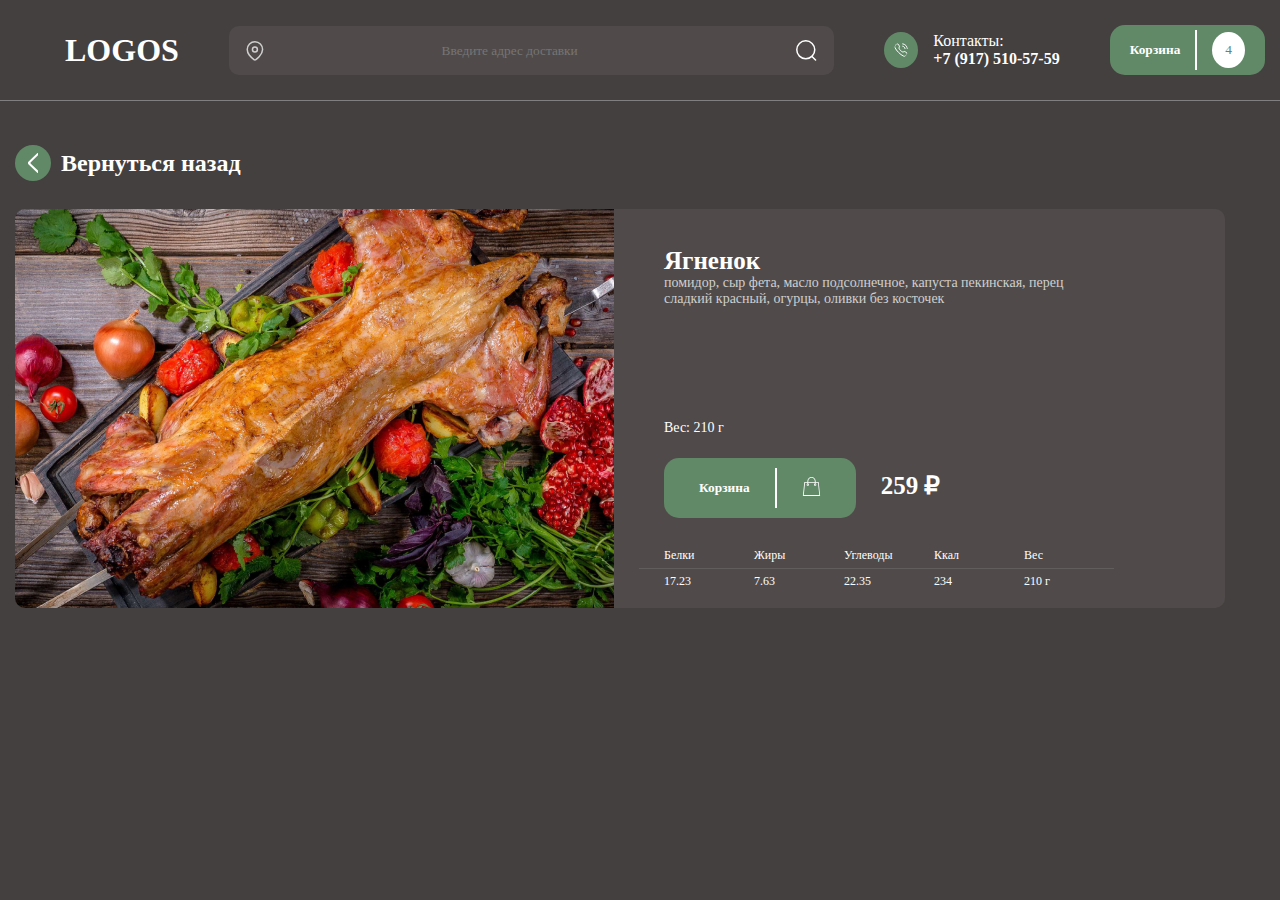
==== card-product.html @ 3b397122 "add header for stock" ====
<!DOCTYPE html>
<html lang="en">
  <head>
    <meta charset="UTF-8" />
    <meta name="viewport" content="width=device-width, initial-scale=1.0" />
    <link rel="stylesheet" href="./css/style.css" />
    <title>Document</title>
  </head>
  <body>
    <div class="wrapper">
      <div class="container">
        <header class="header">
          <div class="header__hamburger">
            <button class="hamburger hamburger--slider" type="button">
              <span class="hamburger-box">
                <span class="hamburger-inner"></span>
              </span>
            </button>
            <div class="header__menu">Меню</div>
          </div>
          <h1 class="header__title">LOGOS</h1>
          <div class="header__search">
            <img
              src="./img/icons/Location.svg"
              alt=""
              class="header__location"
            />
            <label
              ><input
                class="search__field"
                type="search"
                placeholder="Введите адрес доставки"
            /></label>
            <img
              src="./img/icons/Search.svg"
              alt=""
              class="header__search-btn"
            />
          </div>
          <div class="header__phone-number">
            <img class="contact" src="img/icons/Calling.svg" alt="" />
            <div>
              <p>Контакты:</p>
              <b>+7 (917) 510-57-59</b>
            </div>
          </div>
          <button class="header__btn">
            <b>Корзина</b>
            <span class="line"></span>
            <span class="btn__contact">4</span>
          </button>
        </header>
      </div>
    </div>
    <section class="banner">
      <div class="container">
        <div class="banner__content">
          <div class="banner__arrow">
            <svg
              class=""
              xmlns="http://www.w3.org/2000/svg"
              width="10"
              height="20"
              id="arrow"
            >
              <path
                fill-rule="evenodd"
                d="M10.634.292a1.063 1.063 0 0 0-1.464 0L.607 8.556a1.95 1.95 0 0 0 0 2.827l8.625 8.325c.4.385 1.048.39 1.454.01a.975.975 0 0 0 .01-1.425l-7.893-7.617a.975.975 0 0 1 0-1.414l7.83-7.557a.974.974 0 0 0 0-1.413"
                style="fill: #fff"
              ></path>
            </svg>
          </div>
          <h3 class="banner__title">Вернуться назад</h3>
        </div>
      </div>
      <div class="banner__card">
        <div class="container">
          <div class="banner__card-items">
            <div class="banner__card-picture">
              <img
                class="banner__card-img"
                src="./img/Rectangle 7.jpg"
                alt=""
              />
            </div>
            <div class="banner__card-desc">
              <div class="banner__card-title">Ягненок</div>
              <div class="banner__card-paragraph">
                <p class="banner__card-info">
                  помидор, сыр фета, масло подсолнечное, капуста пекинская,
                  перец сладкий красный, огурцы, оливки без косточек
                </p>
              </div>
              <div class="banner__card-kilo">Вес: 210 г</div>
              <div class="banner__card-buyandprice">
                <button class="banner__btn">
                  <b>Корзина</b>
                  <span class="line"></span>
                  <span class="banner__btn-icon"
                    ><img src="./img/icons/shopping-bag.svg" alt=""
                  /></span>
                </button>
                <span class="banner__card-price">259 ₽</span>
              </div>
              <div class="banner__card-organic-matters">
                <span class="banner__card-protein">Белки</span>
                <span class="banner__card-fat">Жиры</span>
                <span class="banner__card-carbohydrate">Углеводы</span>
                <span class="banner__card-kcal">Ккал</span>
                <span class="banner__card-weight">Вес</span>
              </div>
              <div class="banner__card-line"></div>
              <div class="banner__card-matters-quantity">
                <span class="banner__card-protein-quantity">17.23</span>
                <span class="banner__card-fat-quantity">7.63</span>
                <span class="banner__card-carbohydrate-quantity">22.35</span>
                <span class="banner__card-kcal-quantity">234</span>
                <span class="banner__card-weight-quantity">210 г</span>
              </div>
            </div>
          </div>
        </div>
      </div>
    </section>

    <script>
      // Look for .hamburger
      var hamburger = document.querySelector(".hamburger");
      var header__menu = document.querySelector(".header__menu");
      // On click
      hamburger.addEventListener("click", function () {
        // Toggle class "is-active"
        hamburger.classList.toggle("is-active");
        header__menu.classList.toggle("is-active");
        // Do something else, like open/close menu
      });
    </script>
  </body>
</html>
---- css/style.css ----
body {
  margin: 0;
  padding: 0;
  box-sizing: border-box;
  font-family: "Gilroy";
  background: #44403F;
}

.container {
  max-width: 1200px;
  margin: 0 auto;
}

* {
  margin: 0;
  padding: 0;
  box-sizing: border-box;
}

body {
  background: #44403F;
}

.container {
  max-width: 1440px;
  margin: 0 auto;
  padding: 0 15px;
}

@font-face {
  font-family: "Gilroy";
  src: url(../fonts/Gilroy-ExtraBold.otf);
}
@font-face {
  font-family: "Gilroy-light";
  src: url(../fonts/Gilroy-Light.otf);
}
.search__field {
  border: none;
  outline: none;
  background: none;
  height: 30%;
}

.header__search {
  display: flex;
  align-items: center;
  justify-content: space-between;
  flex-grow: 1;
  padding: 14px 17px;
  border-radius: 10px;
  background: #504B4A;
}

.header {
  display: flex;
  justify-content: space-between;
  align-items: center;
  color: white;
  gap: 50px;
  height: 100px;
}
@media screen and (max-width: 930px) {
  .header .btn__contact {
    display: none;
  }
  .header .line {
    display: none;
  }
  .header .header__btn {
    padding: 20px 10px;
  }
  .header .contact {
    display: none;
  }
  .header .hamburger {
    display: block;
  }
  .header .header__menu {
    display: block;
  }
  .header .header__phone-number {
    display: none;
  }
}
@media screen and (max-width: 660px) {
  .header {
    flex-wrap: wrap;
    gap: 10px;
  }
  .header .header-box1, .header .header-box2 {
    gap: 10px;
  }
  .header .header__search {
    flex-basis: 100%;
    order: 2;
  }
}

.header-box1, .header-box2 {
  display: flex;
  align-items: center;
  justify-content: space-between;
  flex-grow: 1;
  gap: 50px;
}

.header__phone-number {
  display: flex;
  font-family: "Gilroy-light";
  gap: 15px;
}

.header__phone-number b,
.header__title {
  font-family: "Gilroy";
  color: #fff;
}

.contact {
  background: #618967;
  padding: 10px;
  border-radius: 50%;
}

.btn__contact {
  background: #ffffff;
  color: #618967;
  padding: 10px 13px;
  border-radius: 50%;
}

.line {
  min-height: 40px;
  width: 2px;
  background: white;
}

.header__btn {
  display: flex;
  align-items: center;
  justify-content: space-between;
  font-family: "Gilroy";
  gap: 15px;
  background: #618967;
  color: white;
  border: none;
  border-radius: 15px;
  padding: 5px 20px;
}

.wrapper {
  border-bottom: 1px solid grey;
}

::placeholder {
  width: 100%;
  font-family: "Gilroy-light";
}

.navbar {
  display: flex;
  justify-content: space-between;
  align-items: center;
  gap: 50px;
  height: 100px;
}
.navbar .nav__link {
  text-decoration: none;
  list-style: none;
  color: #CFCFCF;
  font-size: 18px;
  font-family: "Gilroy-light";
}
.navbar .nav__link:hover {
  border-bottom: 2px solid #16a81b;
}

.green-line {
  background: #618967;
  padding: 3px 3px;
  margin-right: 20px;
}

.dev__title {
  color: #fff;
  font-size: 32px;
  font-family: "Gilroy";
  padding: 50px 0px;
}

.section__container {
  display: flex;
  justify-content: space-between;
  gap: 25px;
}

.delivery-box1,
.delivery-box2 {
  width: 100%;
}
.delivery-box1 img,
.delivery-box2 img {
  border-radius: 20px;
}

.dev-item-1 {
  border-radius: 10px;
  background: linear-gradient(115deg, #618967 5.11%, #72A479 94%);
  padding: 32.5px;
  color: #fff;
  font-family: "Gilroy-light";
  width: 100%;
  display: flex;
  justify-content: space-between;
  margin-bottom: 20px;
  font-size: 18px;
}

.dev-item {
  padding: 20px 0px;
  color: white;
  display: flex;
  justify-content: space-between;
}

.dev-item-fonts {
  font-family: "Gilroy";
  font-size: 22px;
  line-height: 35px;
  color: #fff;
}

.dev-item-font {
  font-family: "Gilroy-light";
  font-size: 22px;
  line-height: 35px;
  color: #fff;
}

.delivery-order {
  margin-top: 30px;
  margin-bottom: 30px;
  max-width: 700px;
}

.footer {
  background: linear-gradient(271deg, #44403F 0.4%, #211F20 100%);
}

.footer__container {
  display: flex;
  align-items: center;
  gap: 50px;
  padding: 50px 0px;
}

.footer__info-box {
  color: #CFCFCF;
  font-family: "Gilroy-light";
  font-size: 12px;
  font-style: normal;
  font-weight: 500;
  line-height: normal;
}

.footer__link-box {
  display: flex;
  flex-direction: column;
  gap: 5px;
}

.footer__link {
  text-decoration: underline;
  color: #FFF;
  font-family: "gilroy-light";
  font-size: 14px;
  font-style: normal;
  font-weight: 500;
  line-height: normal;
}

.header__hamburger {
  display: block;
  justify-content: center;
  align-items: center;
}

.header__menu {
  color: #FFF;
  font-family: "Gilroy-light";
  font-size: 1rem;
  font-style: normal;
  font-weight: 700;
}
.header__menu.is-active {
  display: none;
}

.hamburger {
  padding: 15px 15px;
  display: inline-block;
  cursor: pointer;
  transition-property: opacity, filter;
  transition-duration: 0.15s;
  transition-timing-function: linear;
  font: inherit;
  color: inherit;
  text-transform: none;
  background-color: transparent;
  border: 0;
  margin: 0;
  overflow: visible;
}
.hamburger:hover {
  opacity: 0.7;
}
.hamburger.is-active:hover {
  opacity: 0.7;
}

.hamburger.is-active .hamburger-inner,
.hamburger.is-active .hamburger-inner::before,
.hamburger.is-active .hamburger-inner::after {
  background-color: #65906C;
}

.hamburger-box {
  width: 40px;
  height: 24px;
  display: inline-block;
  position: relative;
}

.hamburger-inner {
  display: block;
  top: 50%;
  margin-top: -2px;
}
.hamburger-inner, .hamburger-inner::before, .hamburger-inner::after {
  width: 40px;
  height: 4px;
  background-color: #65906C;
  border-radius: 4px;
  position: absolute;
  transition-property: transform;
  transition-duration: 0.15s;
  transition-timing-function: ease;
}
.hamburger-inner::before, .hamburger-inner::after {
  content: "";
  display: block;
}
.hamburger-inner::before {
  top: -10px;
}
.hamburger-inner::after {
  bottom: -10px;
}

.hamburger--slider .hamburger-inner {
  top: 2px;
}
.hamburger--slider .hamburger-inner::before {
  top: 10px;
  transition-property: transform, opacity;
  transition-timing-function: ease;
  transition-duration: 0.15s;
}
.hamburger--slider .hamburger-inner::after {
  top: 20px;
}

.hamburger--slider.is-active .hamburger-inner {
  transform: translate3d(0, 10px, 0) rotate(45deg);
}
.hamburger--slider.is-active .hamburger-inner::before {
  transform: rotate(-45deg) translate3d(-5.71429px, -6px, 0);
  opacity: 0;
}
.hamburger--slider.is-active .hamburger-inner::after {
  transform: translate3d(0, -20px, 0) rotate(-90deg);
}

/* * Slider Reverse
 * */
.hamburger--slider-r .hamburger-inner {
  top: 2px;
}
.hamburger--slider-r .hamburger-inner::before {
  top: 10px;
  transition-property: transform, opacity;
  transition-timing-function: ease;
  transition-duration: 0.15s;
}
.hamburger--slider-r .hamburger-inner::after {
  top: 20px;
}

.hamburger--slider-r.is-active .hamburger-inner {
  transform: translate3d(0, 10px, 0) rotate(-45deg);
}
.hamburger--slider-r.is-active .hamburger-inner::before {
  transform: rotate(45deg) translate3d(5.71429px, -6px, 0);
  opacity: 0;
}
.hamburger--slider-r.is-active .hamburger-inner::after {
  transform: translate3d(0, -20px, 0) rotate(90deg);
}

.hamburger {
  display: none;
  position: relative;
}

.header__menu {
  display: none;
  position: absolute;
  top: 65px;
  left: 29px;
}

.banner {
  margin-top: 44px;
}
@media screen and (max-width: 1060px) {
  .banner .banner__card-desc {
    margin-left: 10px;
  }
  .banner .banner__card-buyandprice {
    gap: 5px;
  }
}
@media screen and (max-width: 930px) {
  .banner .banner {
    justify-content: center;
  }
  .banner .banner__card-items {
    display: block;
    max-width: 599px;
    max-height: 1000px;
  }
  .banner .banner__card-kilo {
    margin-top: 80px;
  }
  .banner .banner__card-matters-quantity {
    padding-bottom: 20px;
  }
  .banner .banner__card-line {
    margin-left: 0;
  }
  .banner .banner__card-img {
    border-radius: 10px 10px 0px 0px;
  }
}

.banner__content {
  display: flex;
  gap: 10px;
  align-items: center;
}

.banner__arrow {
  display: inline-flex;
  align-items: center;
  justify-content: center;
  width: 36px;
  height: 36px;
  background: #618967;
  border-radius: 50%;
  color: #fff;
}

.banner__title {
  color: #FFF;
  font-family: "Gilroy";
  font-size: 1.5rem;
  font-style: normal;
  font-weight: 600;
}

.banner__card {
  margin-top: 28px;
}

.banner__card-picture {
  max-width: 599px;
  max-height: 399px;
}

.banner__card-img {
  width: 100%;
  height: 100%;
  border-radius: 10px 0px 0px 10px;
}

.banner__card-items {
  display: flex;
  border-radius: 10px;
  background: #504B4A;
  max-width: 1210px;
  max-height: 399px;
}

.banner__card-desc {
  margin-top: 38px;
  margin-left: 50px;
}

.banner__card-title {
  color: #fff;
  font-family: "Gilroy";
  font-size: 1.5625rem;
  font-style: normal;
  font-weight: 700;
}

.banner__card-paragraph {
  max-width: 450px;
}

.banner__card-info {
  color: #CFCFCF;
  font-family: "Gilroy-light";
  font-size: 0.875rem;
  font-style: normal;
  font-weight: 400;
}

.banner__card-kilo {
  margin-top: 113px;
  color: #FFF;
  font-family: "Gilroy-light";
  font-size: 0.875rem;
  font-style: normal;
  font-weight: 400;
}

.banner__card-buyandprice {
  display: flex;
  gap: 25px;
}

.banner__btn {
  margin-top: 22px;
  display: flex;
  align-items: center;
  justify-content: space-between;
  font-family: "Gilroy-light";
  gap: 25px;
  background: #618967;
  color: white;
  border: none;
  border-radius: 15px;
  padding: 10px 35px;
}

.banner__card-price {
  margin-top: 35px;
  color: #FFF;
  font-family: "Gilroy";
  font-size: 1.5625rem;
  font-style: normal;
  font-weight: 700;
}

.banner__card-organic-matters {
  display: grid;
  grid-template-columns: repeat(5, 1fr);
  margin-top: 30px;
  color: #FFF;
  font-family: "Gilroy-light";
  font-size: 0.75rem;
  font-style: normal;
  font-weight: 300;
}

.banner__card-line {
  content: "";
  background: rgba(255, 255, 255, 0.1);
  max-width: 612px;
  min-height: 1px;
  margin-left: -25px;
  margin-top: 5px;
  margin-bottom: 5px;
}

.banner__card-matters-quantity {
  display: grid;
  grid-template-columns: repeat(5, 1fr);
  color: #FFF;
  font-family: "Gilroy-light";
  font-size: 0.75rem;
  font-style: normal;
  font-weight: 500;
}

/*# sourceMappingURL=style.css.map */
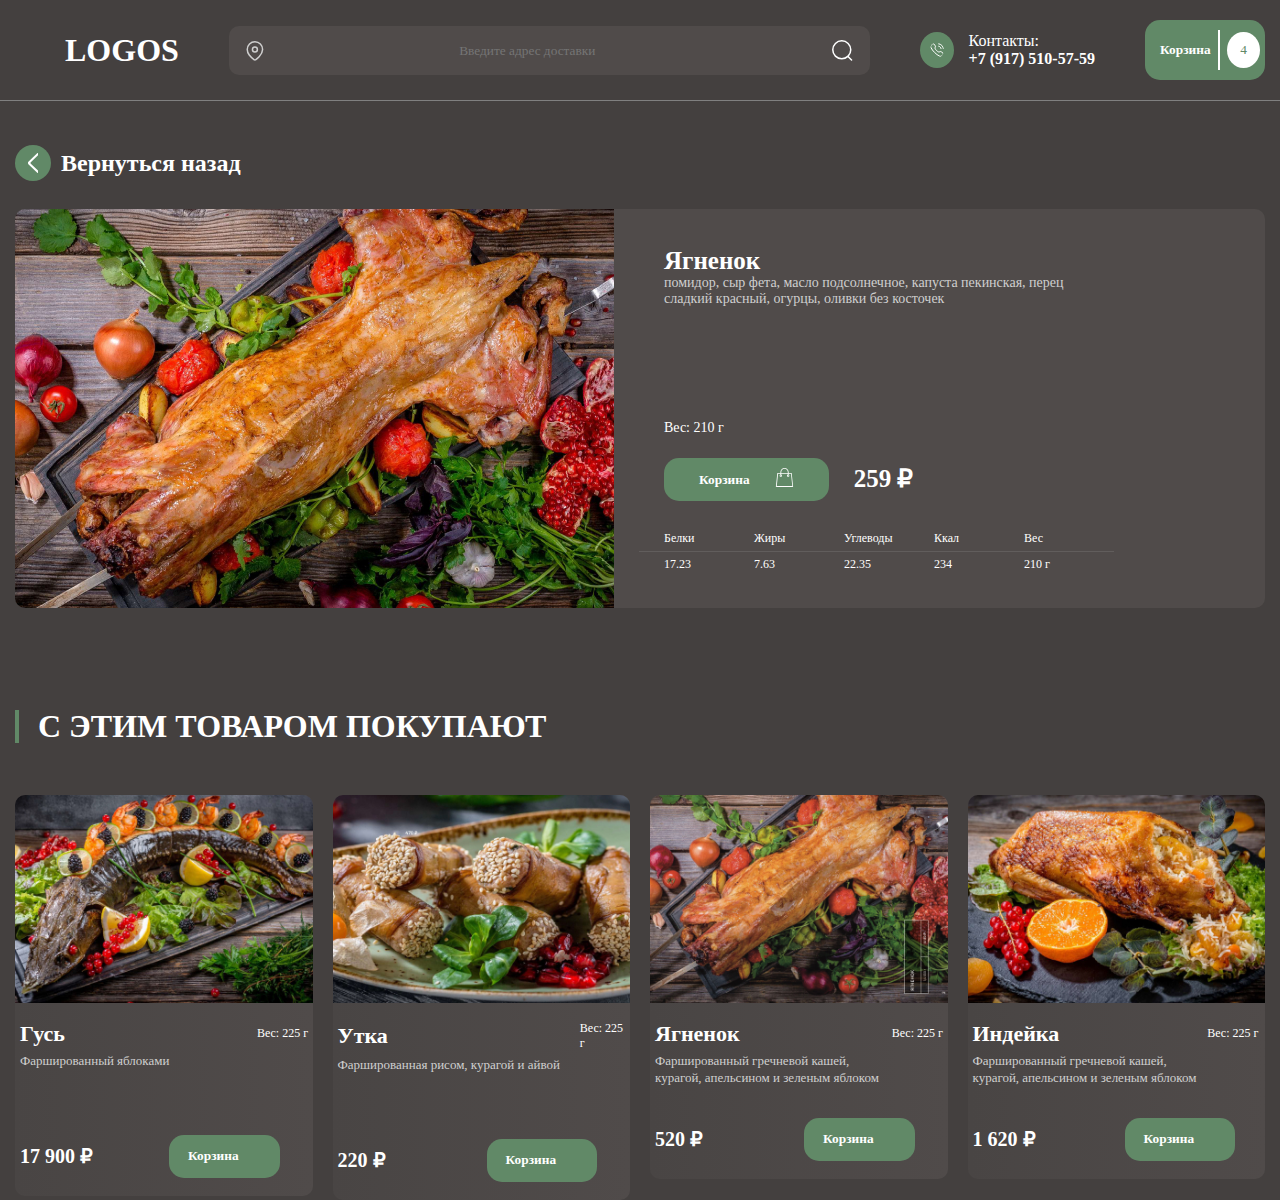
==== commit b1aa480b: "add card slider" ====
--- a/card-product.html
+++ b/card-product.html
@@ -45,9 +45,12 @@
             </div>
           </div>
           <button class="header__btn">
-            <b>Корзина</b>
+            <b class="btn__basket">Корзина</b>
             <span class="line"></span>
             <span class="btn__contact">4</span>
+            <span class="btn__svg"
+              ><img src="./img/icons/Buy.svg" alt=""
+            /></span>
           </button>
         </header>
       </div>
@@ -57,7 +60,7 @@
         <div class="banner__content">
           <div class="banner__arrow">
             <svg
-              class=""
+              class="banner__arrow-svg"
               xmlns="http://www.w3.org/2000/svg"
               width="10"
               height="20"
@@ -79,7 +82,7 @@
             <div class="banner__card-picture">
               <img
                 class="banner__card-img"
-                src="./img/Rectangle 7.jpg"
+                src="./img/Rectangle-7.jpg"
                 alt=""
               />
             </div>
@@ -95,7 +98,6 @@
               <div class="banner__card-buyandprice">
                 <button class="banner__btn">
                   <b>Корзина</b>
-                  <span class="line"></span>
                   <span class="banner__btn-icon"
                     ><img src="./img/icons/shopping-bag.svg" alt=""
                   /></span>
@@ -122,7 +124,108 @@
         </div>
       </div>
     </section>
-
+    <div class="card__slider container">
+      <div class="card__slider-line-title">
+        <div class="card__slider-line"></div>
+        <h1 class="card__slider-title">С ЭТИМ ТОВАРОМ ПОКУПАЮТ</h1>
+      </div>
+      <div class="card__grid-template">
+        <div class="card">
+          <div class="card__items">
+            <div class="card__picture">
+              <img src="./img/menu-1.jpg" alt="" class="card__img" />
+            </div>
+            <div class="card__info-block">
+              <h4 class="card__info">Гусь</h4>
+              <span class="card__weight">Вес: 225 г</span>
+            </div>
+            <p class="card__desc">Фаршированный яблоками</p>
+            <div class="card__buy-price-block">
+              <span class="card__price">17 900 ₽</span>
+              <button class="card__btn">
+                <b>Корзина</b>
+                <span class="card__btn-icon"
+                  ><img src="./img/icons/Buy.svg" alt=""
+                /></span>
+              </button>
+            </div>
+          </div>
+        </div>
+        <div class="card">
+          <div class="card__items">
+            <div class="card__picture">
+              <img src="./img/menu-2.jpg" alt="" class="card__img" />
+            </div>
+            <div class="card__info-block">
+              <h4 class="card__info">Утка</h4>
+              <span class="card__weight">Вес: 225 г</span>
+            </div>
+            <p class="card__desc">Фаршированная рисом, курагой и айвой</p>
+            <div class="card__buy-price-block-3">
+              <span class="card__price">220 ₽</span>
+              <button class="card__btn">
+                <b>Корзина</b>
+                <span class="card__btn-icon"
+                  ><img src="./img/icons/Buy.svg" alt=""
+                /></span>
+              </button>
+            </div>
+          </div>
+        </div>
+        <div class="card">
+          <div class="card__items">
+            <div class="card__picture">
+              <img src="./img/menu-3.jpg" alt="" class="card__img" />
+            </div>
+            <div class="card__info-block-3">
+              <h4 class="card__info">Ягненок</h4>
+              <span class="card__weight">Вес: 225 г</span>
+            </div>
+            <div class="card__paragraph-container">
+              <p class="card__desc">
+                Фаршированный гречневой кашей, курагой, апельсином и зеленым
+                яблоком
+              </p>
+            </div>
+            <div class="card__buy-price-block-5">
+              <span class="card__price">520 ₽</span>
+              <button class="card__btn">
+                <b>Корзина</b>
+                <span class="card__btn-icon"
+                  ><img src="./img/icons/Buy.svg" alt=""
+                /></span>
+              </button>
+            </div>
+          </div>
+        </div>
+        <div class="card">
+          <div class="card__items">
+            <div class="card__picture">
+              <img src="./img/menu-4.jpg" alt="" class="card__img" />
+            </div>
+            <div class="card__info-block-4">
+              <h4 class="card__info">Индейка</h4>
+              <span class="card__weight">Вес: 225 г</span>
+            </div>
+            <div class="card__paragraph-container">
+              <p class="card__desc">
+                Фаршированный гречневой кашей, курагой, апельсином и зеленым
+                яблоком
+              </p>
+            </div>
+            <div class="card__buy-price-block-4">
+              <span class="card__price">1 620 ₽</span>
+              <button class="card__btn">
+                <b>Корзина</b>
+                <span class="card__btn-icon"
+                  ><img src="./img/icons/Buy.svg" alt=""
+                /></span>
+              </button>
+            </div>
+          </div>
+        </div>
+      </div>
+    </div>
     <script>
       // Look for .hamburger
       var hamburger = document.querySelector(".hamburger");
--- a/css/style.css
+++ b/css/style.css
@@ -51,6 +51,18 @@
   border-radius: 10px;
   background: #504B4A;
 }
+@media screen and (max-width: 660px) {
+  .header__search {
+    flex-basis: 100%;
+    order: 2;
+    margin-top: 20px;
+  }
+}
+@media screen and (max-width: 300px) {
+  .header__search {
+    margin-top: 5px;
+  }
+}
 
 .header {
   display: flex;
@@ -60,49 +72,12 @@
   gap: 50px;
   height: 100px;
 }
-@media screen and (max-width: 930px) {
-  .header .btn__contact {
-    display: none;
-  }
-  .header .line {
-    display: none;
-  }
-  .header .header__btn {
-    padding: 20px 10px;
-  }
-  .header .contact {
-    display: none;
-  }
-  .header .hamburger {
-    display: block;
-  }
-  .header .header__menu {
-    display: block;
-  }
-  .header .header__phone-number {
-    display: none;
-  }
-}
 @media screen and (max-width: 660px) {
   .header {
+    margin-top: 27px;
     flex-wrap: wrap;
     gap: 10px;
   }
-  .header .header-box1, .header .header-box2 {
-    gap: 10px;
-  }
-  .header .header__search {
-    flex-basis: 100%;
-    order: 2;
-  }
-}
-
-.header-box1, .header-box2 {
-  display: flex;
-  align-items: center;
-  justify-content: space-between;
-  flex-grow: 1;
-  gap: 50px;
 }
 
 .header__phone-number {
@@ -110,11 +85,21 @@
   font-family: "Gilroy-light";
   gap: 15px;
 }
-
-.header__phone-number b,
+@media screen and (max-width: 930px) {
+  .header__phone-number {
+    display: none;
+  }
+}
+
+.header__phone-number, .btn__basket,
 .header__title {
   font-family: "Gilroy";
-  color: #fff;
+}
+@media screen and (max-width: 300px) {
+  .header__phone-number, .btn__basket,
+  .header__title {
+    margin-right: 50px;
+  }
 }
 
 .contact {
@@ -122,18 +107,65 @@
   padding: 10px;
   border-radius: 50%;
 }
-
-.btn__contact {
-  background: #ffffff;
-  color: #618967;
-  padding: 10px 13px;
-  border-radius: 50%;
+@media screen and (max-width: 930px) {
+  .contact {
+    display: none;
+  }
+}
+
+@media screen and (min-width: 930px) {
+  .btn__contact {
+    position: absolute;
+    right: 5px;
+  }
+}
+@media screen and (min-width: 930px) {
+  .btn__contact {
+    background: #ffffff;
+    color: #618967;
+    padding: 10px 13px;
+    border-radius: 50%;
+  }
+}
+@media screen and (max-width: 930px) {
+  .btn__contact {
+    display: none;
+  }
 }
 
 .line {
   min-height: 40px;
   width: 2px;
   background: white;
+}
+@media screen and (min-width: 930px) {
+  .line {
+    display: inline;
+    position: absolute;
+    right: 45px;
+  }
+}
+@media screen and (max-width: 930px) {
+  .line {
+    display: inline;
+    min-height: 63px;
+    position: absolute;
+    left: 40px;
+    transform: rotate(90deg);
+    opacity: 0.3;
+  }
+}
+
+.btn__svg {
+  display: none;
+}
+@media screen and (max-width: 930px) {
+  .btn__svg {
+    display: block;
+    position: absolute;
+    top: 10px;
+    left: 30px;
+  }
 }
 
 .header__btn {
@@ -146,138 +178,53 @@
   color: white;
   border: none;
   border-radius: 15px;
-  padding: 5px 20px;
+  padding: 30px 60px;
+}
+@media screen and (min-width: 930px) {
+  .header__btn {
+    position: relative;
+  }
+}
+@media screen and (max-width: 930px) {
+  .header__btn {
+    padding: 40px 40px;
+    position: relative;
+  }
+}
+@media screen and (max-width: 300px) {
+  .header__btn {
+    margin-top: 10px;
+  }
+}
+
+.btn__basket {
+  position: absolute;
+}
+@media screen and (min-width: 930px) {
+  .btn__basket {
+    position: absolute;
+    left: 15px;
+  }
+}
+@media screen and (max-width: 930px) {
+  .btn__basket {
+    top: 50px;
+    left: 15px;
+  }
 }
 
 .wrapper {
   border-bottom: 1px solid grey;
 }
+@media screen and (max-width: 660px) {
+  .wrapper {
+    border-bottom: none;
+  }
+}
 
 ::placeholder {
   width: 100%;
   font-family: "Gilroy-light";
-}
-
-.navbar {
-  display: flex;
-  justify-content: space-between;
-  align-items: center;
-  gap: 50px;
-  height: 100px;
-}
-.navbar .nav__link {
-  text-decoration: none;
-  list-style: none;
-  color: #CFCFCF;
-  font-size: 18px;
-  font-family: "Gilroy-light";
-}
-.navbar .nav__link:hover {
-  border-bottom: 2px solid #16a81b;
-}
-
-.green-line {
-  background: #618967;
-  padding: 3px 3px;
-  margin-right: 20px;
-}
-
-.dev__title {
-  color: #fff;
-  font-size: 32px;
-  font-family: "Gilroy";
-  padding: 50px 0px;
-}
-
-.section__container {
-  display: flex;
-  justify-content: space-between;
-  gap: 25px;
-}
-
-.delivery-box1,
-.delivery-box2 {
-  width: 100%;
-}
-.delivery-box1 img,
-.delivery-box2 img {
-  border-radius: 20px;
-}
-
-.dev-item-1 {
-  border-radius: 10px;
-  background: linear-gradient(115deg, #618967 5.11%, #72A479 94%);
-  padding: 32.5px;
-  color: #fff;
-  font-family: "Gilroy-light";
-  width: 100%;
-  display: flex;
-  justify-content: space-between;
-  margin-bottom: 20px;
-  font-size: 18px;
-}
-
-.dev-item {
-  padding: 20px 0px;
-  color: white;
-  display: flex;
-  justify-content: space-between;
-}
-
-.dev-item-fonts {
-  font-family: "Gilroy";
-  font-size: 22px;
-  line-height: 35px;
-  color: #fff;
-}
-
-.dev-item-font {
-  font-family: "Gilroy-light";
-  font-size: 22px;
-  line-height: 35px;
-  color: #fff;
-}
-
-.delivery-order {
-  margin-top: 30px;
-  margin-bottom: 30px;
-  max-width: 700px;
-}
-
-.footer {
-  background: linear-gradient(271deg, #44403F 0.4%, #211F20 100%);
-}
-
-.footer__container {
-  display: flex;
-  align-items: center;
-  gap: 50px;
-  padding: 50px 0px;
-}
-
-.footer__info-box {
-  color: #CFCFCF;
-  font-family: "Gilroy-light";
-  font-size: 12px;
-  font-style: normal;
-  font-weight: 500;
-  line-height: normal;
-}
-
-.footer__link-box {
-  display: flex;
-  flex-direction: column;
-  gap: 5px;
-}
-
-.footer__link {
-  text-decoration: underline;
-  color: #FFF;
-  font-family: "gilroy-light";
-  font-size: 14px;
-  font-style: normal;
-  font-weight: 500;
-  line-height: normal;
 }
 
 .header__hamburger {
@@ -412,6 +359,11 @@
   display: none;
   position: relative;
 }
+@media screen and (max-width: 930px) {
+  .hamburger {
+    display: block;
+  }
+}
 
 .header__menu {
   display: none;
@@ -419,38 +371,34 @@
   top: 65px;
   left: 29px;
 }
+@media screen and (max-width: 930px) {
+  .header__menu {
+    display: block;
+  }
+}
+@media screen and (max-width: 660px) {
+  .header__menu {
+    top: 80px;
+  }
+}
+@media screen and (max-width: 300px) {
+  .header__menu {
+    top: 70px;
+  }
+}
 
 .banner {
   margin-top: 44px;
 }
-@media screen and (max-width: 1060px) {
-  .banner .banner__card-desc {
-    margin-left: 10px;
-  }
-  .banner .banner__card-buyandprice {
-    gap: 5px;
-  }
-}
-@media screen and (max-width: 930px) {
-  .banner .banner {
+@media screen and (max-width: 930px) {
+  .banner {
     justify-content: center;
   }
-  .banner .banner__card-items {
-    display: block;
-    max-width: 599px;
-    max-height: 1000px;
-  }
-  .banner .banner__card-kilo {
-    margin-top: 80px;
-  }
-  .banner .banner__card-matters-quantity {
-    padding-bottom: 20px;
-  }
-  .banner .banner__card-line {
-    margin-left: 0;
-  }
-  .banner .banner__card-img {
-    border-radius: 10px 10px 0px 0px;
+}
+@media screen and (max-width: 300px) {
+  .banner {
+    margin-top: 110px;
+    position: relative;
   }
 }
 
@@ -468,7 +416,22 @@
   height: 36px;
   background: #618967;
   border-radius: 50%;
-  color: #fff;
+}
+@media screen and (max-width: 660px) {
+  .banner__arrow {
+    position: absolute;
+    z-index: 4;
+    top: 214px;
+    left: 34px;
+  }
+}
+@media screen and (max-width: 300px) {
+  .banner__arrow {
+    opacity: 0.8;
+    position: absolute;
+    top: 34px;
+    left: 24px;
+  }
 }
 
 .banner__title {
@@ -478,6 +441,11 @@
   font-style: normal;
   font-weight: 600;
 }
+@media screen and (max-width: 660px) {
+  .banner__title {
+    display: none;
+  }
+}
 
 .banner__card {
   margin-top: 28px;
@@ -486,6 +454,17 @@
 .banner__card-picture {
   max-width: 599px;
   max-height: 399px;
+}
+@media screen and (max-width: 930px) {
+  .banner__card-picture {
+    max-width: 899px;
+    max-height: 899px;
+  }
+}
+@media screen and (max-width: 660px) {
+  .banner__card-picture {
+    position: relative;
+  }
 }
 
 .banner__card-img {
@@ -493,18 +472,35 @@
   height: 100%;
   border-radius: 10px 0px 0px 10px;
 }
+@media screen and (max-width: 930px) {
+  .banner__card-img {
+    border-radius: 10px 10px 0px 0px;
+  }
+}
 
 .banner__card-items {
   display: flex;
   border-radius: 10px;
   background: #504B4A;
-  max-width: 1210px;
+  max-width: 1410px;
   max-height: 399px;
+}
+@media screen and (max-width: 930px) {
+  .banner__card-items {
+    display: block;
+    max-width: 899px;
+    max-height: 1000px;
+  }
 }
 
 .banner__card-desc {
   margin-top: 38px;
   margin-left: 50px;
+}
+@media screen and (max-width: 1060px) {
+  .banner__card-desc {
+    margin-left: 10px;
+  }
 }
 
 .banner__card-title {
@@ -535,10 +531,20 @@
   font-style: normal;
   font-weight: 400;
 }
+@media screen and (max-width: 930px) {
+  .banner__card-kilo {
+    margin-top: 80px;
+  }
+}
 
 .banner__card-buyandprice {
   display: flex;
   gap: 25px;
+}
+@media screen and (max-width: 1060px) {
+  .banner__card-buyandprice {
+    gap: 5px;
+  }
 }
 
 .banner__btn {
@@ -556,7 +562,7 @@
 }
 
 .banner__card-price {
-  margin-top: 35px;
+  margin-top: 28px;
   color: #FFF;
   font-family: "Gilroy";
   font-size: 1.5625rem;
@@ -584,6 +590,11 @@
   margin-top: 5px;
   margin-bottom: 5px;
 }
+@media screen and (max-width: 930px) {
+  .banner__card-line {
+    margin-left: 0;
+  }
+}
 
 .banner__card-matters-quantity {
   display: grid;
@@ -594,5 +605,336 @@
   font-style: normal;
   font-weight: 500;
 }
+@media screen and (max-width: 930px) {
+  .banner__card-matters-quantity {
+    padding-bottom: 20px;
+  }
+}
+
+.card__slider {
+  margin-top: 100px;
+}
+
+.card__slider-line-title {
+  display: flex;
+  gap: 19px;
+  align-items: center;
+}
+
+.card__slider-line {
+  min-height: 33px;
+  width: 4px;
+  background: #618967;
+}
+
+.card__slider-title {
+  color: #FFF;
+  font-family: "Gilroy";
+  font-size: 2rem;
+  font-style: normal;
+  font-weight: 700;
+}
+
+.card__grid-template {
+  display: grid;
+  grid-template-columns: repeat(4, 1fr);
+  gap: 20px;
+}
+@media screen and (max-width: 1260px) {
+  .card__grid-template {
+    grid-template-columns: repeat(2, 1fr);
+  }
+}
+@media screen and (max-width: 1150px) {
+  .card__grid-template {
+    grid-template-columns: repeat(1, 1fr);
+  }
+}
+@media screen and (max-width: 660px) {
+  .card__grid-template {
+    grid-template-columns: repeat(4, 1fr);
+    overflow-x: auto;
+  }
+}
+
+.card__items {
+  max-width: 325px;
+  margin-top: 50px;
+  border-radius: 10px;
+  background: linear-gradient(90deg, #494544 0%, #504B4A 100%);
+}
+@media screen and (max-width: 1260px) {
+  .card__items {
+    max-width: 650px;
+    max-height: 650px;
+  }
+}
+@media screen and (max-width: 1150px) {
+  .card__items {
+    max-width: 1100px;
+    max-height: 1100px;
+  }
+}
+
+.card__picture {
+  max-width: 325px;
+  max-height: 325px;
+}
+@media screen and (max-width: 1260px) {
+  .card__picture {
+    max-width: 650px;
+    max-height: 650px;
+  }
+}
+@media screen and (max-width: 1260px) and (max-width: 1150px) {
+  .card__picture {
+    max-width: 1100px;
+    max-height: 1100px;
+  }
+}
+
+.card__img {
+  width: 100%;
+  height: 100%;
+  border-radius: 10px 10px 0px 0px;
+}
+
+.card__info-block {
+  display: flex;
+  align-items: center;
+  margin-top: 14px;
+  margin-left: 20px;
+  gap: 192px;
+}
+@media screen and (max-width: 1370px) {
+  .card__info-block {
+    margin-left: 5px;
+  }
+}
+@media screen and (max-width: 1260px) {
+  .card__info-block {
+    margin-left: 20px;
+    gap: 440px;
+  }
+}
+
+.card__info {
+  color: #FFF;
+  font-family: "Gilroy";
+  font-size: 1.375rem;
+  font-style: normal;
+  font-weight: 700;
+}
+
+.card__weight {
+  color: #FFF;
+  font-family: "Gilroy-light";
+  font-size: 0.75rem;
+  font-style: normal;
+  font-weight: 400;
+}
+
+.card__desc {
+  margin-top: 5px;
+  margin-left: 20px;
+  color: #CFCFCF;
+  font-family: "Gilroy-light";
+  font-size: 0.8125rem;
+  font-style: normal;
+  font-weight: 400;
+  line-height: 1.0625rem;
+}
+@media screen and (max-width: 1370px) {
+  .card__desc {
+    margin-left: 5px;
+  }
+}
+@media screen and (max-width: 1260px) {
+  .card__desc {
+    margin-left: 20px;
+  }
+}
+
+.card__buy-price-block {
+  display: flex;
+  align-items: center;
+  gap: 76px;
+  margin-top: 66px;
+  margin-left: 20px;
+  padding-bottom: 18px;
+}
+@media screen and (max-width: 1370px) {
+  .card__buy-price-block {
+    margin-left: 5px;
+  }
+}
+@media screen and (max-width: 1260px) {
+  .card__buy-price-block {
+    margin-left: 20px;
+    gap: 340px;
+  }
+}
+
+.card__buy-price-block-2 {
+  display: flex;
+  align-items: center;
+  gap: 101px;
+  margin-top: 32px;
+  margin-left: 20px;
+  padding-bottom: 18px;
+}
+@media screen and (max-width: 1370px) {
+  .card__buy-price-block-2 {
+    margin-left: 5px;
+  }
+}
+@media screen and (max-width: 1260px) {
+  .card__buy-price-block-2 {
+    margin-left: 20px;
+    gap: 365px;
+  }
+}
+@media screen and (max-width: 660px) {
+  .card__buy-price-block-2 {
+    margin-top: 89px;
+  }
+}
+
+.card__buy-price-block-5 {
+  display: flex;
+  align-items: center;
+  gap: 101px;
+  margin-top: 32px;
+  margin-left: 20px;
+  padding-bottom: 18px;
+}
+@media screen and (max-width: 1370px) {
+  .card__buy-price-block-5 {
+    margin-left: 5px;
+  }
+}
+@media screen and (max-width: 1260px) {
+  .card__buy-price-block-5 {
+    margin-left: 20px;
+    gap: 365px;
+  }
+}
+@media screen and (max-width: 660px) {
+  .card__buy-price-block-5 {
+    margin-top: 55px;
+  }
+}
+
+.card__buy-price-block-3 {
+  display: flex;
+  align-items: center;
+  gap: 101px;
+  margin-top: 66px;
+  margin-left: 20px;
+  padding-bottom: 18px;
+}
+@media screen and (max-width: 1370px) {
+  .card__buy-price-block-3 {
+    margin-left: 5px;
+  }
+}
+@media screen and (max-width: 1260px) {
+  .card__buy-price-block-3 {
+    margin-left: 20px;
+    gap: 365px;
+  }
+}
+@media screen and (max-width: 660px) {
+  .card__buy-price-block-3 {
+    margin-top: 89px;
+  }
+}
+
+.card__buy-price-block-4 {
+  display: flex;
+  align-items: center;
+  gap: 89px;
+  margin-top: 32px;
+  margin-left: 20px;
+  padding-bottom: 18px;
+}
+@media screen and (max-width: 1370px) {
+  .card__buy-price-block-4 {
+    margin-left: 5px;
+  }
+}
+@media screen and (max-width: 1260px) {
+  .card__buy-price-block-4 {
+    margin-left: 20px;
+    gap: 350px;
+  }
+}
+
+.card__price {
+  color: #FFF;
+  font-family: "Gilroy";
+  font-size: 1.25rem;
+  font-style: normal;
+  font-weight: 600;
+}
+
+.card__btn {
+  display: flex;
+  align-items: center;
+  justify-content: space-between;
+  font-family: "Gilroy-light";
+  gap: 25px;
+  background: #618967;
+  color: white;
+  border: none;
+  border-radius: 15px;
+  padding: 13px 16px 14px 19px;
+}
+
+.card__paragraph-container {
+  max-width: 249px;
+}
+
+.card__info-block-3 {
+  display: flex;
+  align-items: center;
+  margin-top: 14px;
+  margin-left: 20px;
+  gap: 152px;
+}
+@media screen and (max-width: 1370px) {
+  .card__info-block-3 {
+    margin-left: 5px;
+  }
+}
+@media screen and (max-width: 1260px) {
+  .card__info-block-3 {
+    margin-left: 20px;
+  }
+}
+@media screen and (max-width: 1260px) {
+  .card__info-block-3 {
+    gap: 410px;
+  }
+}
+
+.card__info-block-4 {
+  display: flex;
+  align-items: center;
+  margin-top: 14px;
+  margin-left: 20px;
+  gap: 148px;
+}
+@media screen and (max-width: 1370px) {
+  .card__info-block-4 {
+    margin-left: 5px;
+  }
+}
+@media screen and (max-width: 1260px) {
+  .card__info-block-4 {
+    margin-left: 20px;
+    gap: 400px;
+  }
+}
 
 /*# sourceMappingURL=style.css.map */
